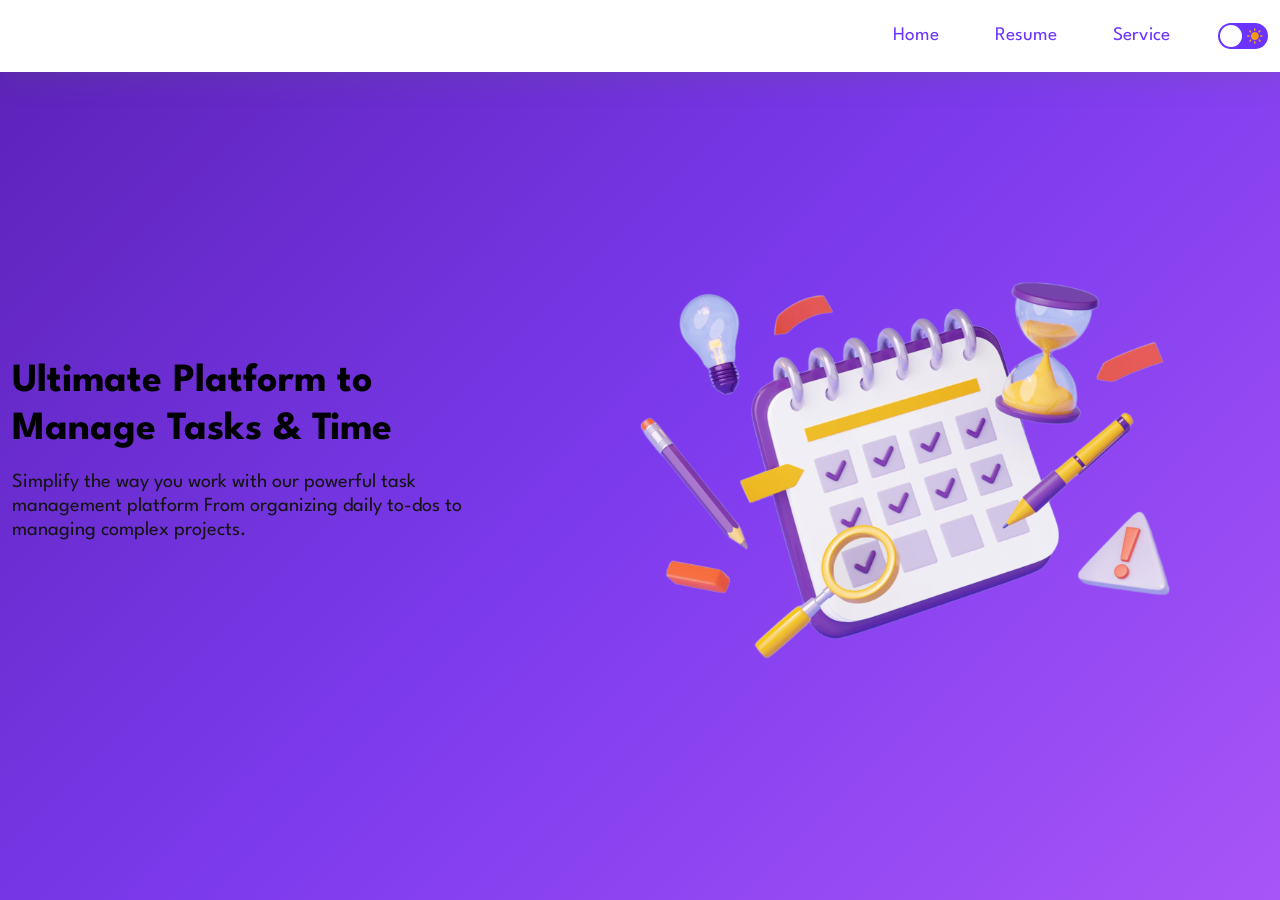
==== index.html @ 2deff87f "commit" ====
<!doctype html>
<html lang="en">
  <head>
    <meta charset="utf-8" />
    <meta name="viewport" content="width=device-width, initial-scale=1" />
    <title>Todo App</title>
    <link rel="stylesheet" href="assets/css/main.css" />
  </head>
  <body>
    <div class="site-wrapper">
      <header class="header">
        <nav class="navbar navbar-expand-lg main-navbar">
          <div class="container container-lg">
            <a class="navbar-brand" href="#"
              ><img class="site-logo" src="" alt=""
            /></a>
            <button
              class="navbar-toggler"
              type="button"
              data-bs-toggle="offcanvas"
              data-bs-target="#offcanvasRight"
              aria-controls="offcanvasRight"
            >
              <i class="icon-hamburger"></i>
            </button>
            <div class="collapse navbar-collapse">
              <ul class="navbar-nav ms-auto mb-2 mb-lg-0">
                <li class="nav-item">
                  <a
                    class="nav-link theme-links theme-links-animation"
                    href="#home"
                    >Home</a
                  >
                </li>
                <li class="nav-item">
                  <a
                    class="nav-link theme-links theme-links-animation"
                    href="#about_us"
                    >Resume</a
                  >
                </li>
                <li class="nav-item">
                  <a
                    class="nav-link theme-links theme-links-animation"
                    href="#solutions"
                    >Service</a
                  >
                </li>
                <li class="nav-item dark-light-switch-mode">
                    <input type="checkbox" class="checkbox" id="checkbox">
                    <label for="checkbox" class="checkbox-label">
                      <i class="icon-moon"></i>
                      <i class="icon-sun"></i>
                      <span class="ball"></span>
                    </label>
                </li>
              </ul>
            </div>
          </div>
        </nav>
        <div
          class="offcanvas offcanvas-end"
          tabindex="-1"
          id="offcanvasRight"
          aria-labelledby="offcanvasRightLabel"
        >
          <div class="offcanvas-header">
            <a class="navbar-brand" href="#"
              ><img
                class="offcanvas-logo"
                src=""
                alt=""
            /></a>
            <button
              type="button"
              class="btn-close"
              data-bs-dismiss="offcanvas"
              aria-label="Close"
            >
              <i class="icon-hamburger-close"></i>
            </button>
          </div>
          <div class="offcanvas-body">
            <ul class="navbar-nav">
              <li class="nav-item">
                <a class="nav-link theme-links" href="#home">Home</a>
              </li>
              <li class="nav-item">
                <a class="nav-link theme-links" href="#about_us">Resume</a>
              </li>
              <li class="nav-item">
                <a class="nav-link theme-links" href="#solutions">Service</a>
              </li>
                <li class="nav-item dark-light-switch-mode">
                    <input type="checkbox" class="checkbox" id="checkbox_2">
                    <label for="checkbox_2" class="checkbox-label">
                      <i class="icon-moon"></i>
                      <i class="icon-sun"></i>
                      <span class="ball"></span>
                    </label>
                </li>
            </ul>
          </div>
        </div>
      </header>
      <!-- /.header -->
       <main class="main-content">
        <div class="site-wrapper">
          <section class="main-hero-section">
            <div class="content-inner">
               <div class="container container-lg">
              <div class="row">
                <div class="col-lg-5">
                  <div class="col-inner">
                    <div class="hero-heading">
                                                <h1>Ultimate Platform to Manage Tasks & Time <span>Simplify the way you work with our powerful task management platform From organizing daily to-dos to managing complex projects.</span></h1>
                    </div>
                    <!-- /.hero-heading -->
                  </div><!-- /.col-inner -->
                </div>
                <div class=" col-lg-7">
                  <div class="col-inner">
                                <img src="./assets/images/todo-hero.png" alt="">
                  </div><!-- /.col-inner -->
                </div>
              </div><!-- /.row -->
            </div><!-- /.container -->
            </div><!-- /.content-inner -->
          </section><!-- /.main-hero-section -->
        </div><!-- /.site-wrapper -->
       </main><!-- /.main-content -->
       <footer class="footer"></footer><!-- /.footer -->
    
    <script src="assets/js/bootstrap.js"></script>
    <script src="assets/js/app.js"></script>
  </body>
</html>
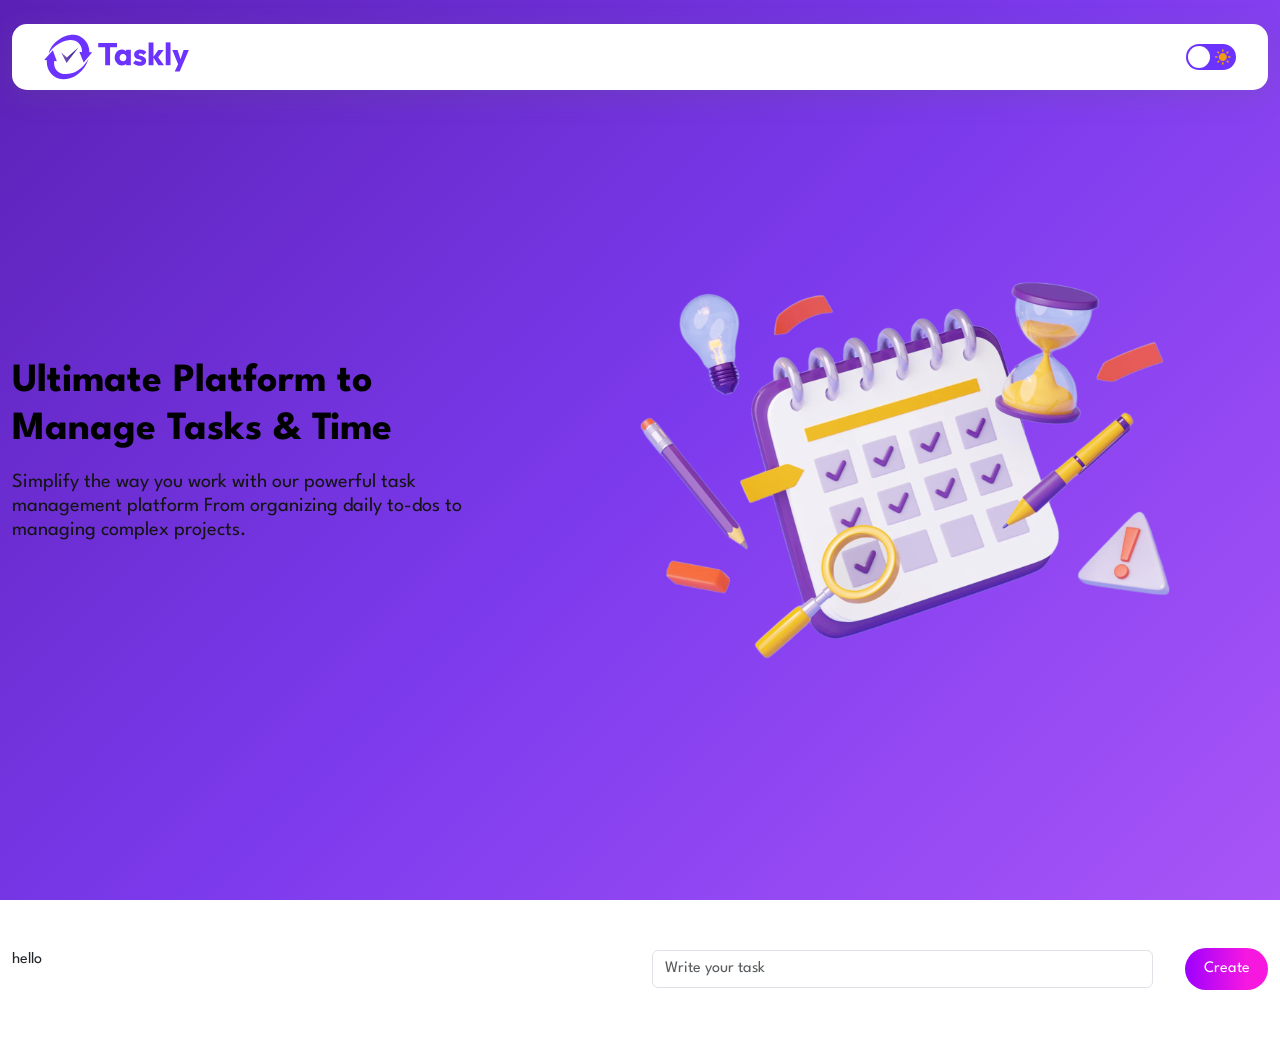
==== commit 915a46a7: "commit" ====
--- a/index.html
+++ b/index.html
@@ -10,105 +10,30 @@
     <div class="site-wrapper">
       <header class="header">
         <nav class="navbar navbar-expand-lg main-navbar">
-          <div class="container container-lg">
-            <a class="navbar-brand" href="#"
-              ><img class="site-logo" src="" alt=""
+          <div class="container container-sm">
+            <div class="navbar-inner">
+                <a class="navbar-brand" href="#"
+              ><img class="site-logo" src="./assets/images/main-logo.svg" alt=""
             /></a>
-            <button
-              class="navbar-toggler"
-              type="button"
-              data-bs-toggle="offcanvas"
-              data-bs-target="#offcanvasRight"
-              aria-controls="offcanvasRight"
-            >
-              <i class="icon-hamburger"></i>
-            </button>
-            <div class="collapse navbar-collapse">
-              <ul class="navbar-nav ms-auto mb-2 mb-lg-0">
-                <li class="nav-item">
-                  <a
-                    class="nav-link theme-links theme-links-animation"
-                    href="#home"
-                    >Home</a
-                  >
-                </li>
-                <li class="nav-item">
-                  <a
-                    class="nav-link theme-links theme-links-animation"
-                    href="#about_us"
-                    >Resume</a
-                  >
-                </li>
-                <li class="nav-item">
-                  <a
-                    class="nav-link theme-links theme-links-animation"
-                    href="#solutions"
-                    >Service</a
-                  >
-                </li>
-                <li class="nav-item dark-light-switch-mode">
+            <div class="dark-light-switch-mode">
                     <input type="checkbox" class="checkbox" id="checkbox">
                     <label for="checkbox" class="checkbox-label">
                       <i class="icon-moon"></i>
                       <i class="icon-sun"></i>
                       <span class="ball"></span>
                     </label>
-                </li>
-              </ul>
-            </div>
+</div><!-- /.dark-light-switch-mode -->
+            </div><!-- /.navbar-inner -->
+          
           </div>
         </nav>
-        <div
-          class="offcanvas offcanvas-end"
-          tabindex="-1"
-          id="offcanvasRight"
-          aria-labelledby="offcanvasRightLabel"
-        >
-          <div class="offcanvas-header">
-            <a class="navbar-brand" href="#"
-              ><img
-                class="offcanvas-logo"
-                src=""
-                alt=""
-            /></a>
-            <button
-              type="button"
-              class="btn-close"
-              data-bs-dismiss="offcanvas"
-              aria-label="Close"
-            >
-              <i class="icon-hamburger-close"></i>
-            </button>
-          </div>
-          <div class="offcanvas-body">
-            <ul class="navbar-nav">
-              <li class="nav-item">
-                <a class="nav-link theme-links" href="#home">Home</a>
-              </li>
-              <li class="nav-item">
-                <a class="nav-link theme-links" href="#about_us">Resume</a>
-              </li>
-              <li class="nav-item">
-                <a class="nav-link theme-links" href="#solutions">Service</a>
-              </li>
-                <li class="nav-item dark-light-switch-mode">
-                    <input type="checkbox" class="checkbox" id="checkbox_2">
-                    <label for="checkbox_2" class="checkbox-label">
-                      <i class="icon-moon"></i>
-                      <i class="icon-sun"></i>
-                      <span class="ball"></span>
-                    </label>
-                </li>
-            </ul>
-          </div>
-        </div>
       </header>
       <!-- /.header -->
        <main class="main-content">
         <div class="site-wrapper">
-          <section class="main-hero-section">
+          <section class="main-hero-section section-space ">
             <div class="content-inner">
-               <div class="container container-lg">
+               <div class="container container-sm ">
               <div class="row">
                 <div class="col-lg-5">
                   <div class="col-inner">
@@ -127,6 +52,29 @@
             </div><!-- /.container -->
             </div><!-- /.content-inner -->
           </section><!-- /.main-hero-section -->
+          <section class="todo-app  section-space ">
+            <div class="container container-sm">
+          <div class="row">
+            <div class="col-lg-6">
+              <div class="col-inner">
+                hello
+              </div><!-- /.col-inner -->
+            </div><!-- /.col-lg-6 -->
+            <div class="col-lg-6">
+              <div class="col-inner">
+                <div class="mb-3 d-flex create-task">
+                  <input type="text" id="taskInput" class="form-control" placeholder="Write your task">
+                  <button class="create-task-button theme-button theme-button-1" id="addBtn">create</button>
+                </div>
+<ul class="task-list" id="taskList">
+
+</ul>
+              </div><!-- /.col-inner -->
+            </div><!-- /.col-lg-6 -->
+          </div><!-- /.row -->
+            </div><!-- /.container -->
+
+          </section><!-- /.todo-app -->
         </div><!-- /.site-wrapper -->
        </main><!-- /.main-content -->
        <footer class="footer"></footer><!-- /.footer -->
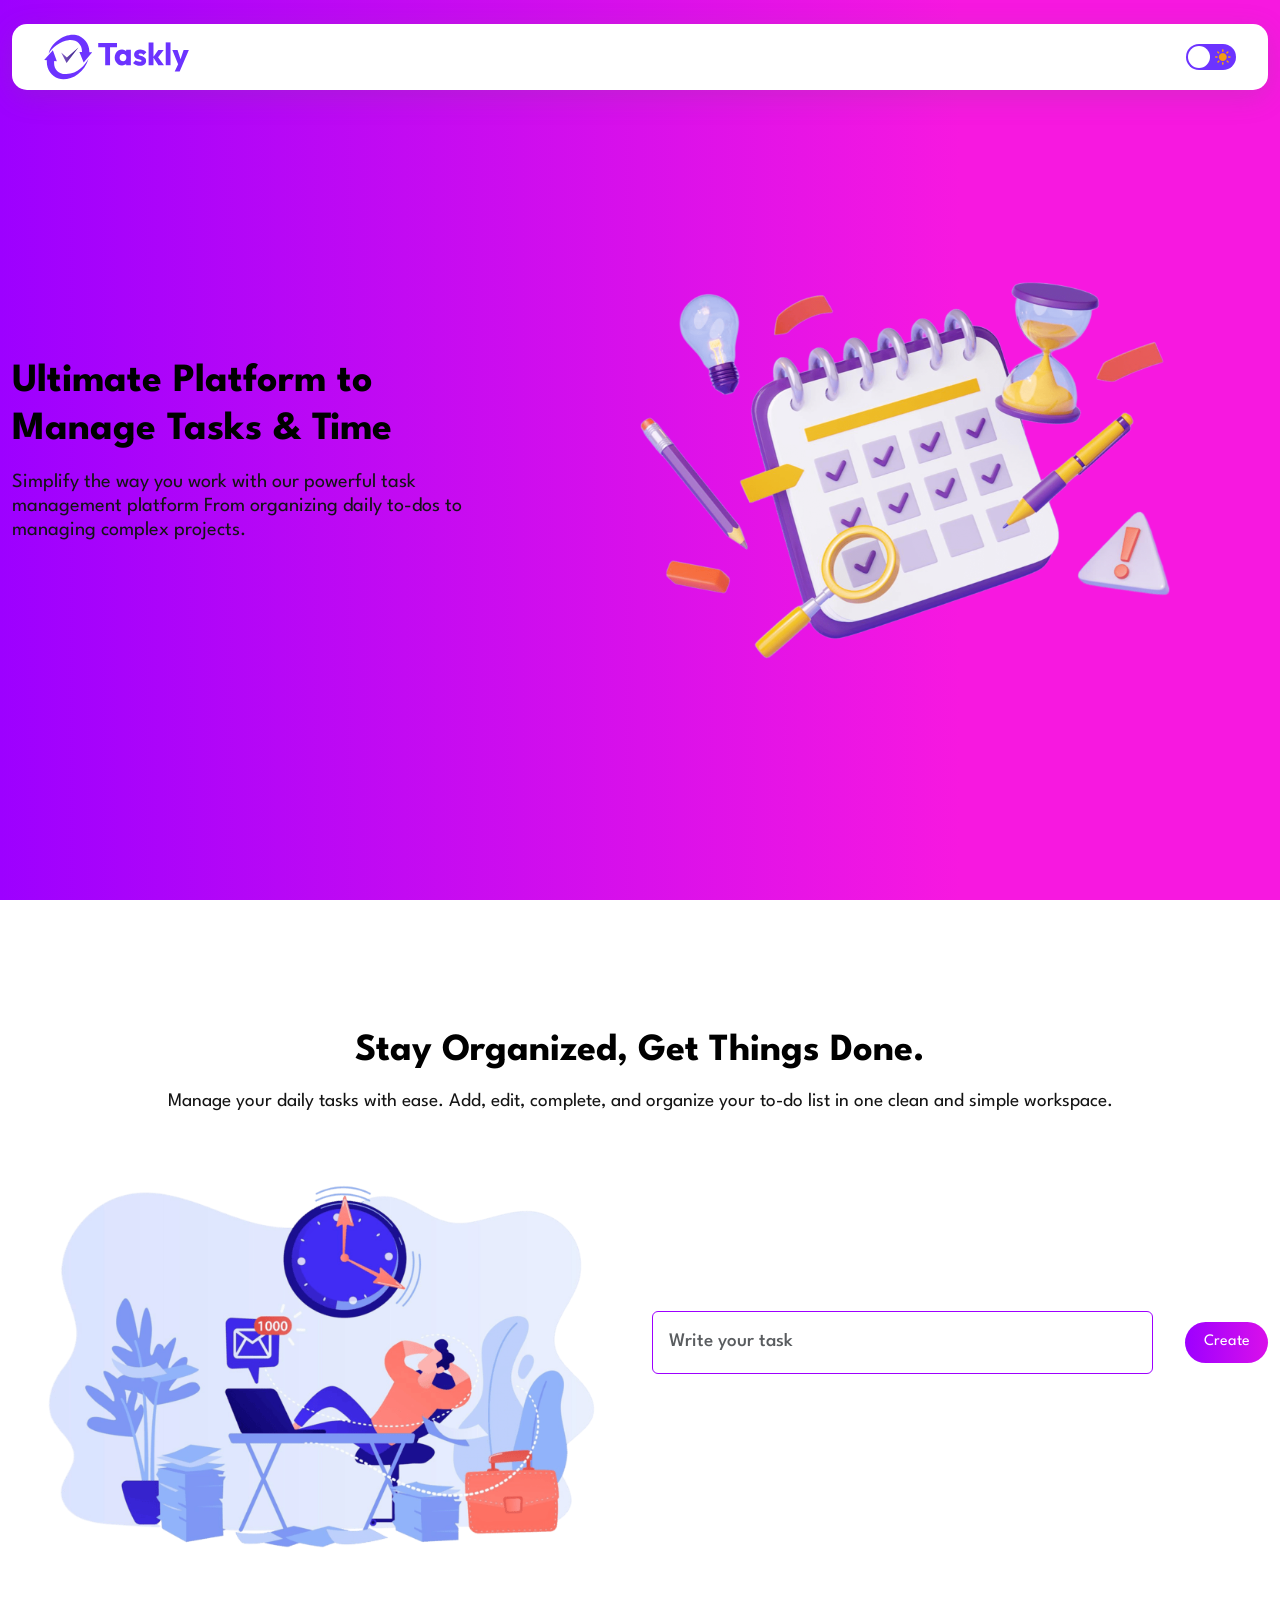
==== commit c7494f98: "commit" ====
--- a/index.html
+++ b/index.html
@@ -52,17 +52,20 @@
             </div><!-- /.container -->
             </div><!-- /.content-inner -->
           </section><!-- /.main-hero-section -->
-          <section class="todo-app  section-space ">
+          <section class="todo-app section-space-sm ">
             <div class="container container-sm">
+               <div class="section-heading">
+                                                                                            <h2>Stay Organized, Get Things Done. <span>Manage your daily tasks with ease. Add, edit, complete, and organize your to-do list in one clean and simple workspace.</span></h2>
+                    </div>
           <div class="row">
             <div class="col-lg-6">
               <div class="col-inner">
-                hello
+                <img class="todo-img" src="./assets/images/todo-image.png" alt="">
               </div><!-- /.col-inner -->
             </div><!-- /.col-lg-6 -->
             <div class="col-lg-6">
               <div class="col-inner">
-                <div class="mb-3 d-flex create-task">
+                <div class="mb-5 d-flex create-task">
                   <input type="text" id="taskInput" class="form-control" placeholder="Write your task">
                   <button class="create-task-button theme-button theme-button-1" id="addBtn">create</button>
                 </div>
@@ -83,3 +86,5 @@
     <script src="assets/js/app.js"></script>
   </body>
 </html>
+
+
